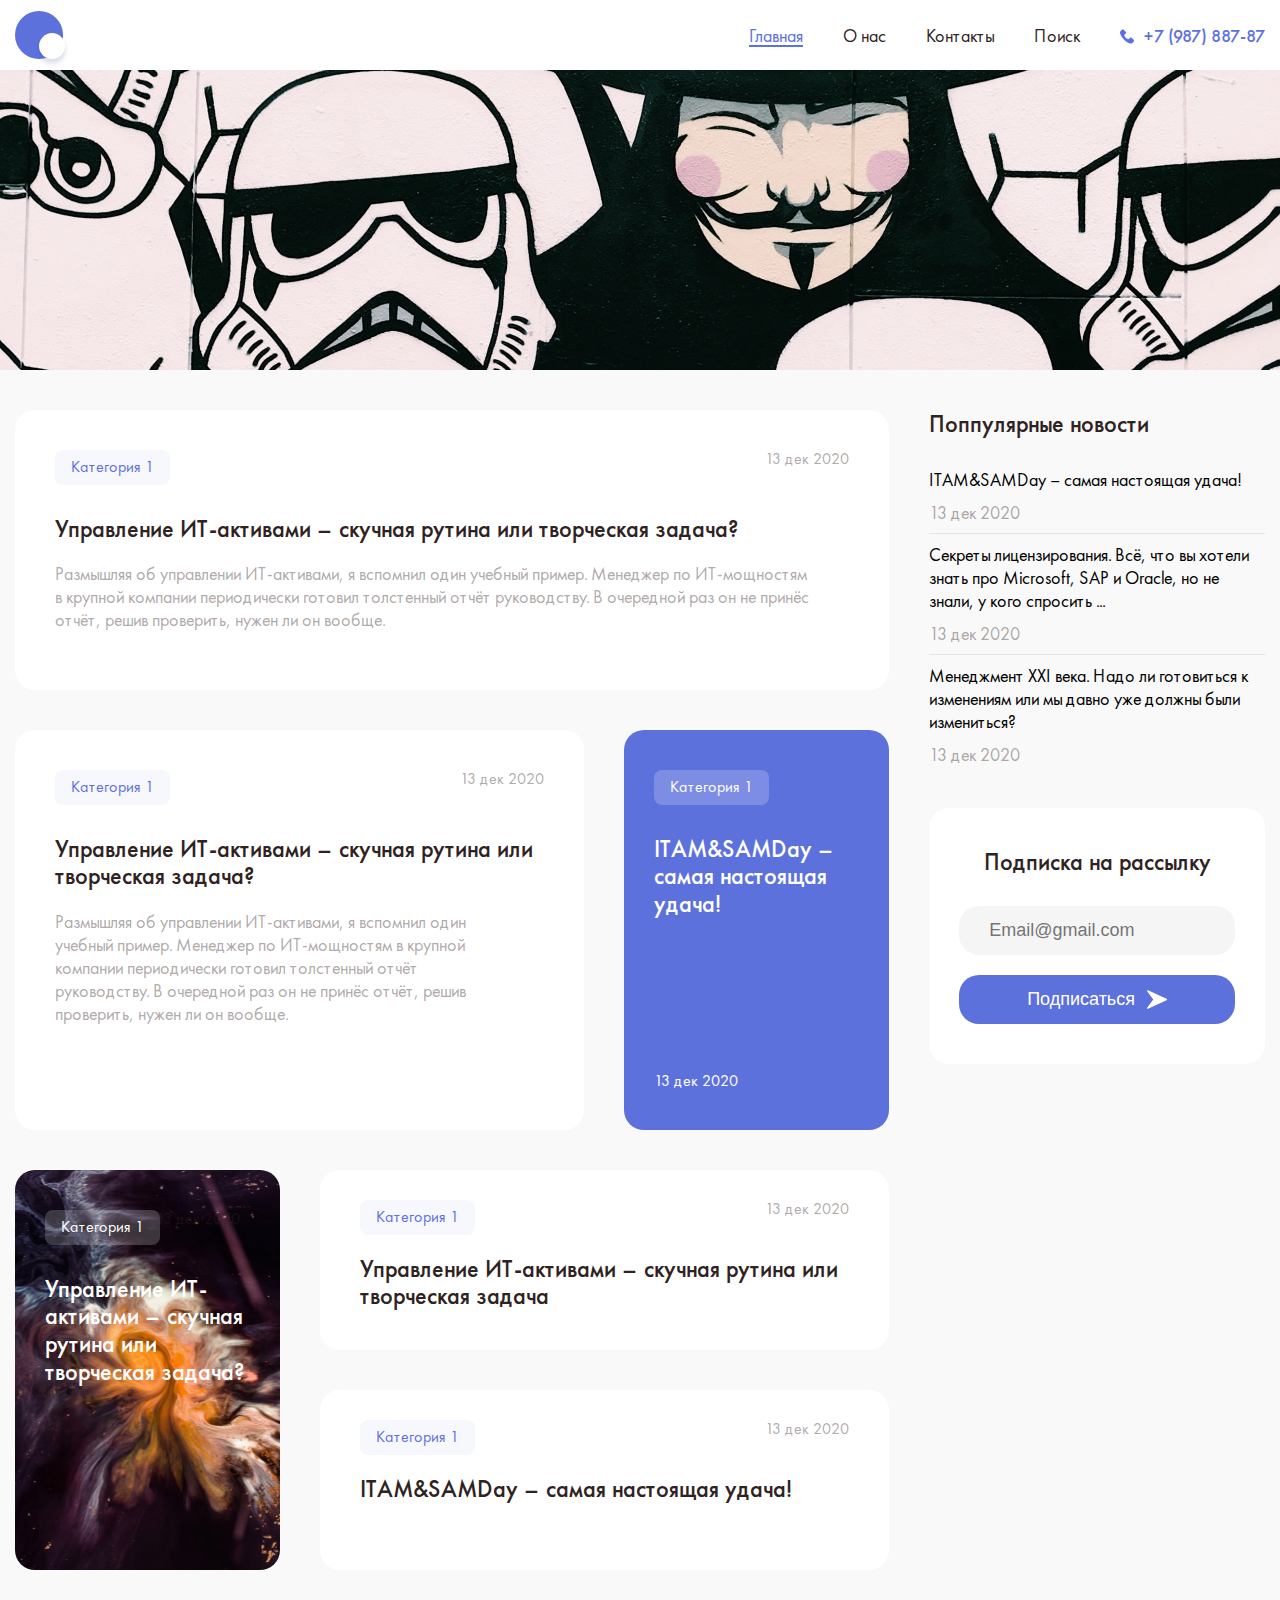
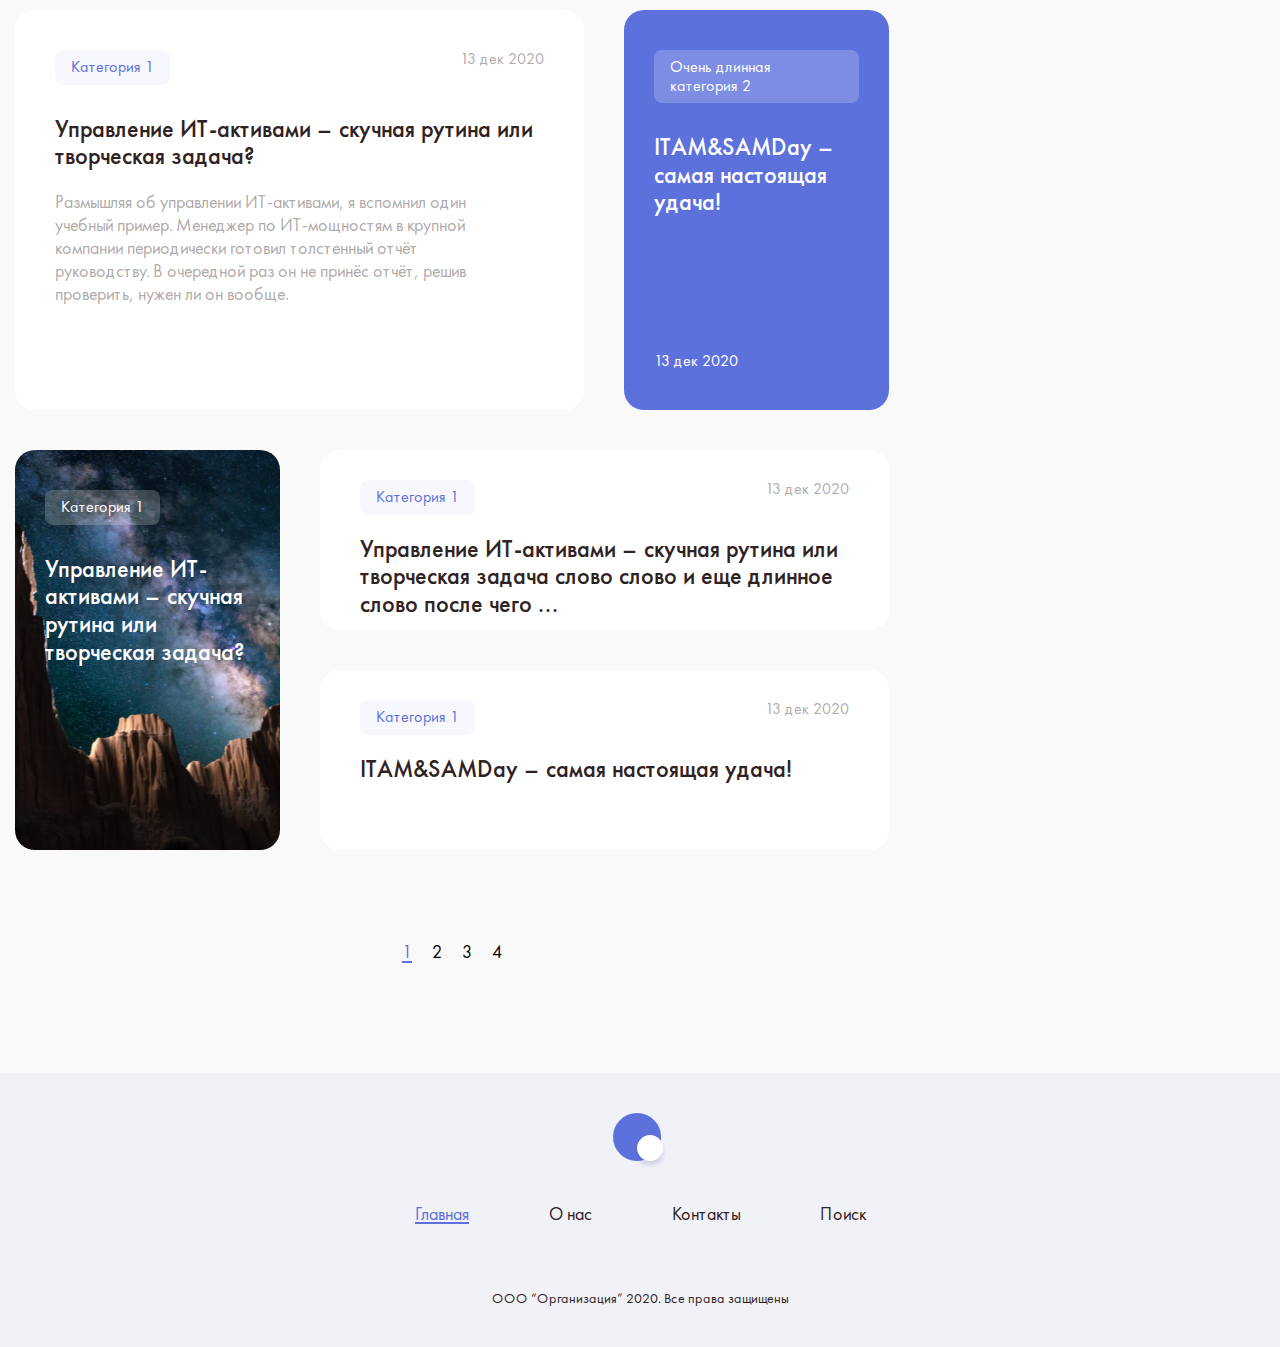
==== index.html @ 3b7d0233 "Add files via upload" ====
<!DOCTYPE html>
<html lang="ru">
<head>
    <meta charset="UTF-8">
    <meta name="viewport" content="width=device-width, initial-scale=1.0">
    <link rel="stylesheet" href="css/normalize.css">
    <link rel="stylesheet" href="css/style.css">
    <title>Главная | Блог </title>
</head>
<body>

  <header class="header">
    <div class="container header__container">
      <a href="#" class="logo header__logo"><img src="img/logo.svg" alt="логотип"></a>
      <div class="header__right">
        <nav class="nav header__nav">
          <ul class="nav__list list-reset">
            <li class="nav__item"><a class="nav__link nav__link--current">Главная</a></li>
            <li class="nav__item"><a href="#" class="nav__link">О нас</a></li>
            <li class="nav__item"><a href="#" class="nav__link">Контакты</a></li>
            <li class="nav__item"><a href="#" class="nav__link">Поиск</a></li>
          </ul>
        </nav>
        <a class="phone" href="tel:+798788787">+7 (987) 887-87</a>
      </div>
    </div>
  </header>

  <main class="main">
    <section class="banner">
      <h1 class="visually-hidden">Блог на тему...</h1>
    </section>

    <section class="content">
      <h2 class="visually-hidden">Статьи блога</h2>
      <div class="container content__container">
        <div class="posts">
          <article class="blog-post blog-post--main">
            <a href="#" class="blog-post__category">Категория 1</a>
            <h3 class="blog-post__title blog-title"><a href="#" class="blog-post__link">Управление ИТ-активами – скучная рутина или творческая задача?</a></h3>
            <p class="blog-post__descr">Размышляя об&nbsp;управлении ИТ-активами, я&nbsp;вспомнил один учебный пример. Менеджер по&nbsp;ИТ-мощностям в&nbsp;крупной компании периодически готовил толстенный отчёт руководству. В&nbsp;очередной раз он&nbsp;не&nbsp;принёс отчёт, решив проверить, нужен&nbsp;ли он&nbsp;вообще.</p>
            <time class="blog-post__date">13 дек 2020</time>
          </article>

          <ul class="post-grid list-reset">
            <li class="post-grid__item">
              <article class="blog-post">
                <a href="#" class="blog-post__category">Категория 1</a>
                <h3 class="blog-post__title blog-title"><a href="#" class="blog-post__link">Управление ИТ-активами – скучная рутина или творческая задача?</a></h3>
                <p class="blog-post__descr">Размышляя об&nbsp;управлении ИТ-активами, я&nbsp;вспомнил один учебный пример. Менеджер по&nbsp;ИТ-мощностям в&nbsp;крупной компании периодически готовил толстенный отчёт руководству. В&nbsp;очередной раз он&nbsp;не&nbsp;принёс отчёт, решив проверить, нужен&nbsp;ли он&nbsp;вообще.</p>
                <time class="blog-post__date">13 дек 2020</time>
              </article>
            </li>

            <li class="post-grid__item">
              <article class="blog-post">
                <a href="#" class="blog-post__category">Категория 1</a>
                <h3 class="blog-post__title blog-title"><a href="#" class="blog-post__link">ITAM&SAMDay – самая настоящая удача!</a></h3>
                <time class="blog-post__date">13 дек 2020</time>
              </article>
            </li>

            <li class="post-grid__item">
              <article class="blog-post" style="background-image: url(img/acticle-bg.jpg);">
                <a href="#" class="blog-post__category">Категория 1</a>
                <h3 class="blog-post__title blog-title"><a href="#" class="blog-post__link">Управление ИТ-активами – скучная рутина или творческая задача?</a></h3>
                <time class="blog-post__date">13 дек 2020</time>
              </article>
            </li>

            <li class="post-grid__item">
              <article class="blog-post">
                <a href="#" class="blog-post__category">Категория 1</a>
                <h3 class="blog-post__title blog-title"><a href="#" class="blog-post__link">Управление ИТ-активами – скучная рутина или творческая задача</a></h3>
                <time class="blog-post__date">13 дек 2020</time>
              </article>
            </li>

            <li class="post-grid__item">
              <article class="blog-post">
                <a href="#" class="blog-post__category">Категория 1</a>
                <h3 class="blog-post__title blog-title"><a href="#" class="blog-post__link">ITAM&SAMDay – самая настоящая удача!</a></h3>
                <time class="blog-post__date">13 дек 2020</time>
              </article>
            </li>

            <li class="post-grid__item">
              <article class="blog-post">
                <a href="#" class="blog-post__category">Категория 1</a>
                <h3 class="blog-post__title blog-title"><a href="#" class="blog-post__link">Управление ИТ-активами – скучная рутина или творческая задача?</a></h3>
                <p class="blog-post__descr">Размышляя об&nbsp;управлении ИТ-активами, я&nbsp;вспомнил один учебный пример. Менеджер по&nbsp;ИТ-мощностям в&nbsp;крупной компании периодически готовил толстенный отчёт руководству. В&nbsp;очередной раз он&nbsp;не&nbsp;принёс отчёт, решив проверить, нужен&nbsp;ли он&nbsp;вообще.</p>
                <time class="blog-post__date">13 дек 2020</time>
              </article>
            </li>

            <li class="post-grid__item">
              <article class="blog-post">
                <a href="#" class="blog-post__category">Очень длинная категория 2</a>
                <h3 class="blog-post__title blog-title"><a href="#" class="blog-post__link">ITAM&SAMDay – самая настоящая удача!</a></h3>
                <time class="blog-post__date">13 дек 2020</time>
              </article>
            </li>

            <li class="post-grid__item">
              <article class="blog-post" style="background-image: url(img/acticle-bg-2.jpg);">
                <a href="#" class="blog-post__category">Категория 1</a>
                <h3 class="blog-post__title blog-title"><a href="#" class="blog-post__link">Управление ИТ-активами – скучная рутина или творческая задача?</a></h3>
                <time class="blog-post__date">13 дек 2020</time>
              </article>
            </li>

            <li class="post-grid__item">
              <article class="blog-post">
                <a href="#" class="blog-post__category">Категория 1</a>
                <h3 class="blog-post__title blog-title"><a href="#" class="blog-post__link">Управление ИТ-активами – скучная рутина или творческая задача слово слово и еще длинное слово после чего ...</a></h3>
                <time class="blog-post__date">13 дек 2020</time>
              </article>
            </li>

            <li class="post-grid__item">
              <article class="blog-post">
                <a href="#" class="blog-post__category">Категория 1</a>
                <h3 class="blog-post__title blog-title"><a href="#" class="blog-post__link">ITAM&SAMDay – самая настоящая удача!</a></h3>
                <time class="blog-post__date">13 дек 2020</time>
              </article>
            </li>
          </ul>

          <ul class="pagination list-reset">
            <li class="pagination__item"><a class="pagination__link pagination__link--current">1</a></li>
            <li class="pagination__item"><a href="#" class="pagination__link">2</a></li>
            <li class="pagination__item"><a href="#" class="pagination__link">3</a></li>
            <li class="pagination__item"><a href="#" class="pagination__link">4</a></li>
          </ul>
        </div>

        <aside class="sidebar">
          <div class="popular-posts">
            <h3 class="popular-posts__title blog-title">Поппулярные новости</h3>
            <ul class="popular-posts__list list-reset">
              <li class="popular-posts__item">
                <article class="blog-post popular-posts--article">
                  <h3 class="blog-post__title"><a href="#" class="blog-post__link">ITAM&SAMDay – самая настоящая удача!</a></h3>
                  <time class="blog-post__date">13 дек 2020</time>
                </article>
              </li>

              <li class="popular-posts__item">
                <article class="blog-post popular-posts--article">
                  <h3 class="blog-post__title"><a href="#" class="blog-post__link">Секреты лицензирования. Всё, что вы хотели знать про Microsoft, SAP и Oracle, но не знали, у кого спросить ...</a></h3>
                  <time class="blog-post__date">13 дек 2020</time>
                </article>
              </li>

              <li class="popular-posts__item">
                <article class="blog-post popular-posts--article">
                  <h3 class="blog-post__title"><a href="#" class="blog-post__link">Менеджмент XXI века. Надо ли готовиться к изменениям или мы давно уже должны были измениться?</a></h3>
                  <time class="blog-post__date">13 дек 2020</time>
                </article>
              </li>
            </ul>
          </div>

          <div class="subscribe">
            <h3 class="subscribe__title blog-title">Подписка на рассылку</h3>
            <form action="#" class="subscribe__form sub-form">
              <input class="sub-form__input form-input" type="email" placeholder="Email@gmail.com">
              <button class="form-btn sub-form__btn btn-reset">
                <span>Подписаться</span>
                <svg width="20" height="21" viewBox="0 0 20 21" fill="none" xmlns="http://www.w3.org/2000/svg">
                  <g clip-path="url(#clip0)">
                    <path d="M19.5857 9.85046L1.01474 1.27924C0.719033 1.14496 0.366184 1.22496 0.160475 1.47924C-0.046663 1.73352 -0.0538057 2.09494 0.143332 2.35636L6.25033 10.499L0.143332 18.6417C-0.0538057 18.9031 -0.046663 19.2659 0.159046 19.5188C0.297614 19.6917 0.504752 19.7845 0.714747 19.7845C0.816173 19.7845 0.917599 19.7631 1.01331 19.7188L19.5843 11.1476C19.8386 11.0304 20 10.7776 20 10.499C20 10.2205 19.8386 9.9676 19.5857 9.85046Z" fill="white"/>
                  </g>
                  <defs>
                    <clipPath id="clip0">
                      <rect width="20" height="20" fill="white" transform="translate(0 0.5)"/>
                    </clipPath>
                  </defs>
                </svg>
              </button>
            </form>
          </div>
        </aside>
      </div>
    </section>
  </main>

  <footer class="footer">
    <div class="container footer__container">
      <a href="#" class="logo footer__logo"><img src="img/logo.svg" alt="логотип"></a>
      <nav class="nav footer__nav">
        <ul class="nav__list list-reset">
          <li class="nav__item"><a class="nav__link nav__link--current">Главная</a></li>
          <li class="nav__item"><a href="#" class="nav__link">О нас</a></li>
          <li class="nav__item"><a href="#" class="nav__link">Контакты</a></li>
          <li class="nav__item"><a href="#" class="nav__link">Поиск</a></li>
        </ul>
      </nav>
      <small class="footer__copy">ООО “Организация” 2020. Все права защищены</small>
    </div>
  </footer>

</body>
</html>
---- css/style.css ----
@font-face {
  font-family: 'FuturaPT';
  src: url('../fonts/FuturaPTBook.woff2') format('woff2'),
    url('../fonts/FuturaPTBook.woff') format('woff');
  font-display: swap;
  font-weight: 400;
  font-style: normal;
}

@font-face {
  font-family: 'FuturaPT';
  src: url('../fonts/FuturaPTMedium.woff2') format('woff2'),
    url('../fonts/FuturaPTMedium.woff') format('woff');
  font-display: swap;
  font-weight: 500;
  font-style: normal;
}

:root {
  --white-color: #fff;
  --black-color: #000;
  --lilac-color: #5d71dd;
  --dark-color: #2f2222;
  --grid-gap: 40px;
}


*,
*::after,
*::before {
  box-sizing: border-box;
}

body {
  overflow-anchor: none;
  padding: 0;
  background-color: #f9f9f9;
  font-family: 'FuturaPT', sans-serif;
}

.visually-hidden {
	position: absolute;
	clip: rect(1px 1px 1px 1px);
	clip: rect(1px, 1px, 1px, 1px);
	padding: 0;
	border: 0;
	height: 1px;
	width: 1px;
	overflow: hidden;
}

a {
  color: inherit;
  text-decoration: none;
  display: inline-block;
}

h1, h2, h3 {
  margin: 0;
}

img {
  max-width: 100%;
}

.list-reset {
  padding: 0;
  margin: 0;
  list-style: none;
}

.btn-reset {
  padding: 0;
  border: none;
  background-color: transparent;
  cursor: pointer;
}

.blog-title {
  font-weight: 500;
  font-size: 24px;
  color: var(--dark-color);
}

.container {
	max-width: 1430px;
	padding: 0 15px;
	margin: 0 auto;
}

.form-input {
  width: 100%;
  padding: 13px 32px 13px 30px;
  background-color: #f5f5f5;
  border-radius: 20px;
  border: none;
  font-family: 'Futura PT', sans-serif;
  font-size: 18px;
  line-height: 23px;
  font-weight: 400;
  color: rgba(47, 34, 34, 0.4);
}

.form-btn {
  display: flex;
  align-items: center;
  justify-content: center;
  width: 100%;
  padding: 13px 68px;
  background: var(--lilac-color);
  font-family: 'Futura PT', sans-serif;
  font-weight: 400;
  font-size: 18px;
  line-height: 23px;
  color: var(--white-color);
  border-radius: 20px;
}

.form-btn span{
  margin-right: 12px;
}

/* === header === */

.header {
  padding-top: 6px;
  padding-bottom: 4px;
  background-color: var(--white-color);
}

.header__container {
  display: flex;
  justify-content: space-between;
  align-items: center;
}

.header__logo {
  transform: translateY(5px);
}

.header__right {
  display: flex;
  align-items: center;
}

.header__nav {
  margin-right: var(--grid-gap);
}

.nav__list {
  display: flex;
  align-items: center;
}

.nav__link {
  position: relative;
  font-size: 18px;
  color: var(--dark-color);
}

.nav__link--current {
  color: var(--lilac-color);
}

.nav__link--current::after,
.pagination__link--current::after {
  content: '';
  position: absolute;
  left: 0;
  bottom: 0;
  width: 100%;
  height: 2px;
  background-color: currentColor;
}

.nav__item:not(:last-child) {
  margin-right: var(--grid-gap);
}

.phone {
  font-weight: 500;
  font-size: 18px;
  color: var(--lilac-color);
  background-image: url(../img/tel.svg);
  background-repeat: no-repeat;
  background-position: left center;
  padding-left: 24px;
}

.banner {
  height: 300px;
  background-image: url(../img/banner.jpg);
  background-repeat: no-repeat;
  background-position: center;
  background-size: cover;
}

/* === posts === */

.content {
  padding-top: var(--grid-gap);
  padding-bottom: 110px;
}

.content__container {
  display: grid;
  grid-template-columns: repeat(4, 1fr);
  gap: var(--grid-gap);
}

.posts {
  grid-column: 3 span;
}

.post-grid {
  margin-bottom: 90px;
  display: grid;
  grid-template-columns: repeat(3, 1fr);
  grid-template-rows: repeat(8, 180px);
  gap: var(--grid-gap);
}

.blog-post {
  position: relative;
  width: 100%;
  height: 100%;
  padding: var(--grid-gap);
  background-color: var(--white-color);
  border-radius: 20px;
  background-repeat: no-repeat;
  background-position: center;
  background-size: cover;
  transition: box-shadow .3s ease-in-out, background .3s ease-in-out;
}

.blog-post__category {
  position: relative;
  z-index: 5;
  padding: 8px 16px;
  margin-bottom: 30px;
  background-color: #f7f8fd;
  border-radius: 8px;
  font-size: 16px;
  color: var(--lilac-color);
}

.blog-post__title {
  margin-bottom: 20px;
}

.blog-post__link::before {
  content: '';
  position: absolute;
  left: 0;
  right: 0;
  top: 0;
  bottom: 0;
}

.blog-post__descr {
  margin: 0;
  padding-right: var(--grid-gap);
  font-size: 18px;
  line-height: 23px;
  color: rgba(47, 34, 34, 0.4);
}

.blog-post__date {
  position: absolute;
  right: var(--grid-gap);
  top: var(--grid-gap);
  font-size: 16px;
  color: rgba(47, 34, 34, 0.4);
}


.blog-post--main {
  height: 280px;
  margin-bottom: var(--grid-gap);
}

.post-grid__item:nth-child(5n+1) {
  grid-column: 2 span;
  grid-row: 2 span;
}

.post-grid__item:nth-child(5n+2) {
  grid-row: 2 span;
}

.post-grid__item:nth-child(5n+3) {
  grid-row: 2 span;
}

.post-grid__item:nth-child(5n+4) {
  grid-column: 2 span;
}

.post-grid__item:nth-child(5n+5) {
  grid-column: 2 span;
}

.post-grid__item:nth-child(5n+2) .blog-post {
  background: var(--lilac-color);
}

.post-grid__item:nth-child(5n+2) .blog-post,
.post-grid__item:nth-child(5n+3) .blog-post {
  padding-left: 30px;
  padding-right: 30px;
}

.post-grid__item:nth-child(5n+4) .blog-post,
.post-grid__item:nth-child(5n+5) .blog-post {
  padding-top: 30px;
  padding-bottom: 30px;
}

.post-grid__item:nth-child(5n+2) .blog-post__category {
  background-color: #7D8DE4;
  color: var(--white-color);
}

.post-grid__item:nth-child(5n+3) .blog-post__category {
  background-color: rgba(255, 255, 255, 0.2);
  color: var(--white-color);
}

.post-grid__item:nth-child(5n+4) .blog-post__category,
.post-grid__item:nth-child(5n+5) .blog-post__category {
  margin-bottom: 20px;
}

.post-grid__item:nth-child(5n+2) .blog-post__title,
.post-grid__item:nth-child(5n+3) .blog-post__title {
  color: var(--white-color);
}

.post-grid__item:nth-child(5n+2) .blog-post__descr,
.post-grid__item:nth-child(5n+3) .blog-post__descr,
.post-grid__item:nth-child(5n+4) .blog-post__descr,
.post-grid__item:nth-child(5n+5) .blog-post__descr {
  display: none;
}

.post-grid__item:nth-child(5n+2) .blog-post__date,
.post-grid__item:nth-child(5n+2) .blog-post__date {
  top: auto;
  right: auto;
  bottom: var(--grid-gap);
  color: var(--white-color);
}

.post-grid__item:nth-child(5n+4) .blog-post__date,
.post-grid__item:nth-child(5n+5) .blog-post__date {
  top: 30px;
}

.pagination {
  display: flex;
  align-items: center;
  justify-content: center;
}

.pagination__item:not(:last-child) {
  margin-right: 20px;
}

.pagination__link {
  position: relative;
  font-size: 18px;
  line-height: 23px;
  color: var(--black-color);
}

.pagination__link--current {
  color: var(--lilac-color);
}

.popular-posts {
  margin-bottom: 32px;
}

.popular-posts__title {
  margin-bottom: 21px;
}

.popular-posts--article .blog-post__title {
  margin-bottom: 10px;
  font-weight: 400;
  font-size: 18px;
  line-height: 23px;
}

.popular-posts--article .blog-post__date {
  position: initial;
  font-size: 18px;
  line-height: 23px;
}

.popular-posts__item:last-child .popular-posts--article {
  border-bottom: 1px solid transparent;
}

.popular-posts--article {
  padding: 0;
  padding-bottom: 9px;
  padding-top: 9px;
  background-color: transparent;
  border-bottom: 1px solid #e5e4e4;
  border-radius: 0;
}

.subscribe {
  padding: var(--grid-gap) 0;
  /* padding: var(--grid-gap) 30px; */
  background: var(--white-color);
  border-radius: 20px;
}

.subscribe__title {
  text-align: center;
  margin-bottom: 30px;
}

.sub-form {
  /* display: flex;
  flex-direction: column; */
  padding-left: 30px;
  padding-right: 30px;
}

.sub-form__input {
  margin-bottom: 20px;
}

/* === footer === */

.footer {
  padding-top: var(--grid-gap);
  padding-bottom: var(--grid-gap);
  background-color: #f1f2f8;
}

.footer__container {
  display: flex;
  flex-direction: column;
  align-items: center;
}

.footer__logo {
  margin-bottom: 30px;
}

.footer__nav {
  margin-bottom: 65px;
}

.footer__nav .nav__item:not(:last-child) {
  margin-right: 80px;
}

.footer__copy {
  font-size: 14px;
  line-height: 18px;
  color: var(--dark-color);
}

/* .blog-post:hover {
  background: var(--white-color) !important;
  box-shadow: 4px 8px 40px rgba(8, 24, 111, 0.2) !important;
} */
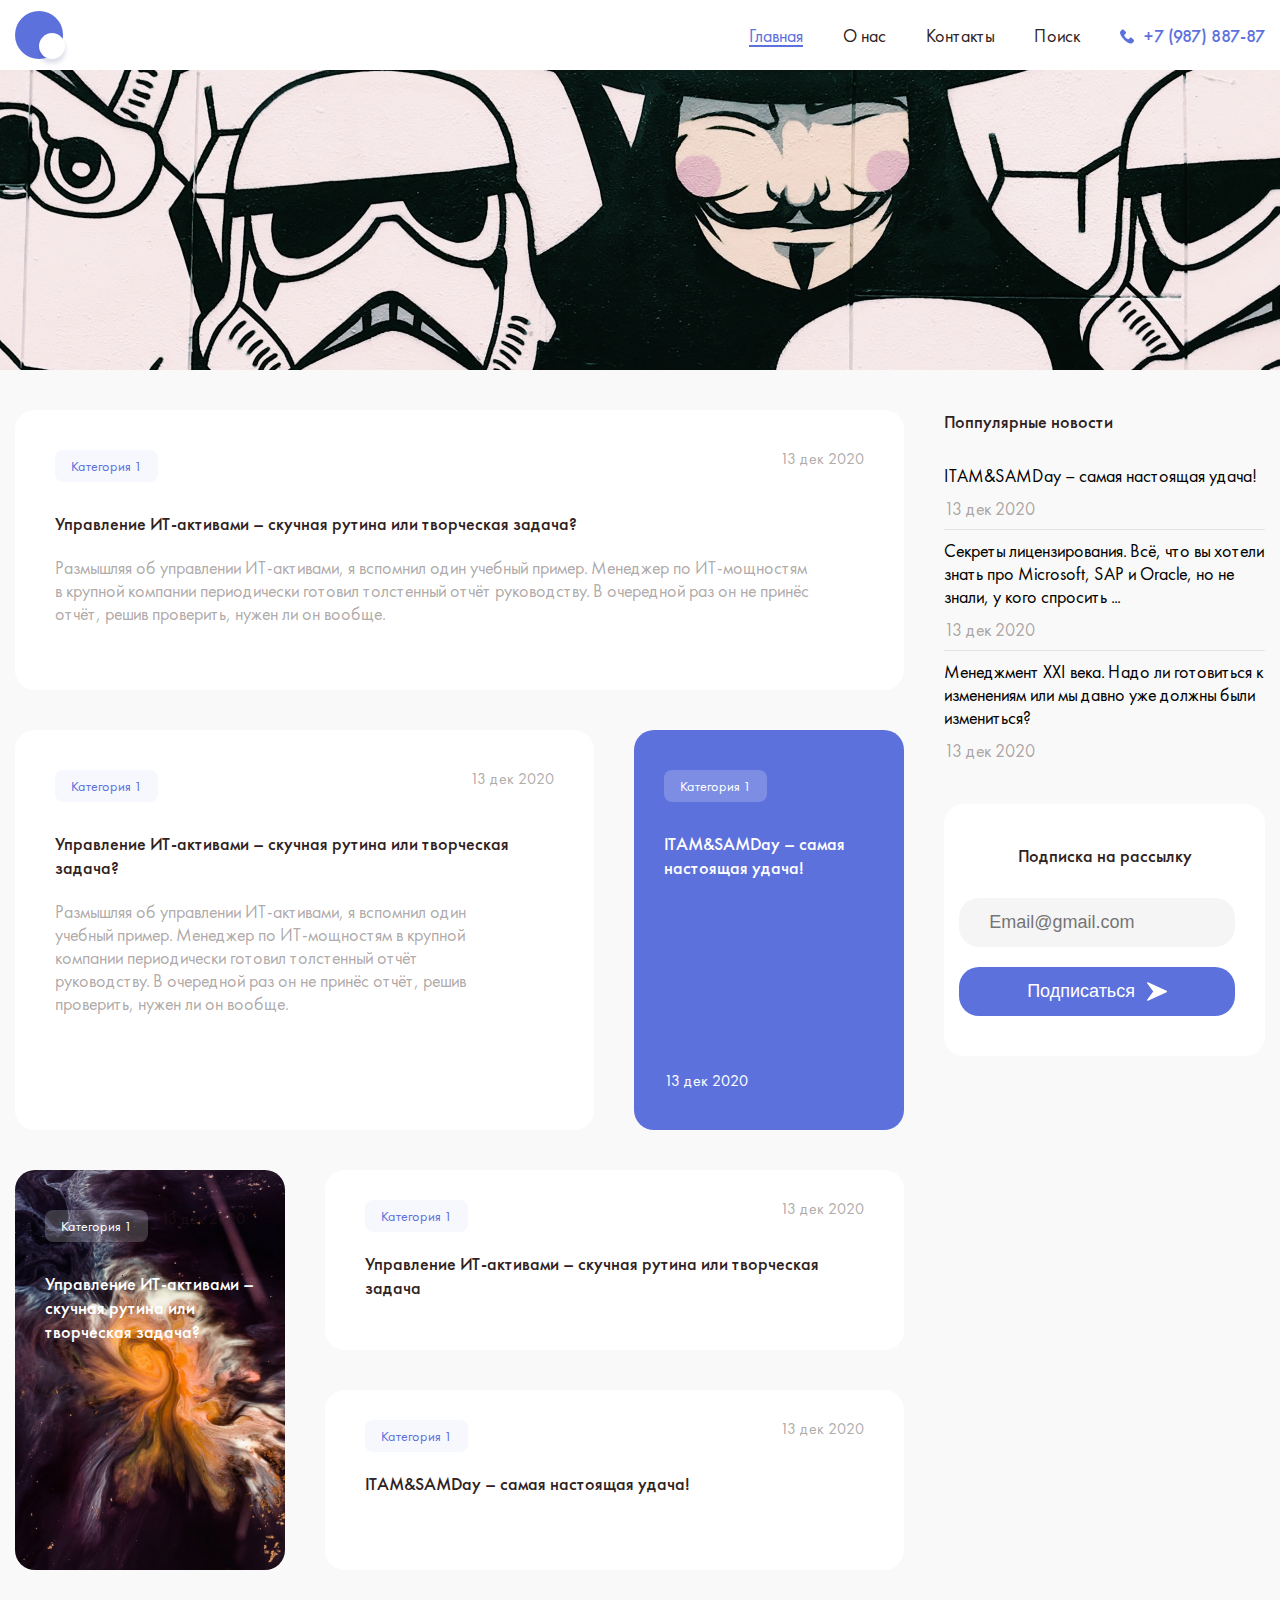
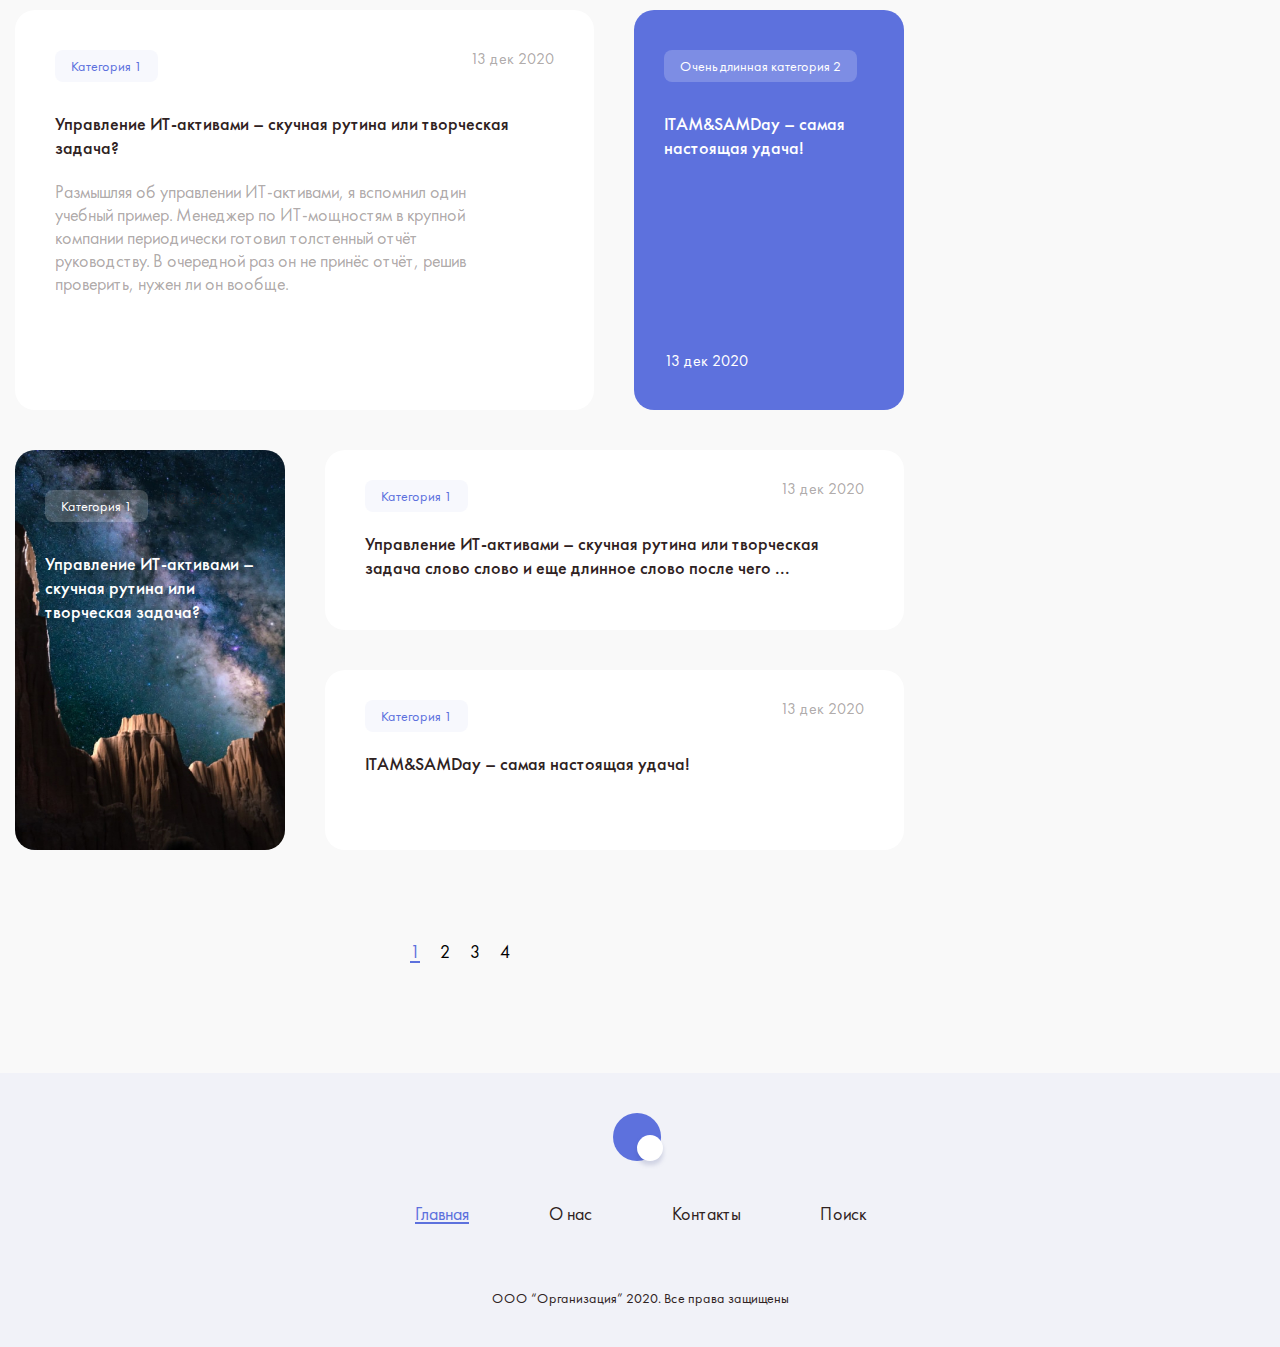
==== commit cf8ffa00: "Add files via upload" ====
--- a/index.html
+++ b/index.html
@@ -3,8 +3,10 @@
 <head>
     <meta charset="UTF-8">
     <meta name="viewport" content="width=device-width, initial-scale=1.0">
+    <script defer src="js/script.js"></script>
     <link rel="stylesheet" href="css/normalize.css">
     <link rel="stylesheet" href="css/style.css">
+    <link rel="stylesheet" href="css/media.css">
     <title>Главная | Блог </title>
 </head>
 <body>
@@ -18,11 +20,29 @@
             <li class="nav__item"><a class="nav__link nav__link--current">Главная</a></li>
             <li class="nav__item"><a href="#" class="nav__link">О нас</a></li>
             <li class="nav__item"><a href="#" class="nav__link">Контакты</a></li>
-            <li class="nav__item"><a href="#" class="nav__link">Поиск</a></li>
+            <li class="nav__item"><a href="#" class="nav__link search-link">Поиск</a></li>
           </ul>
         </nav>
         <a class="phone" href="tel:+798788787">+7 (987) 887-87</a>
       </div>
+    </div>
+
+    <div class="header-search">
+      <button class="header-search__close btn-reset">
+        <svg width="10" height="10" viewBox="0 0 10 10" fill="none" xmlns="http://www.w3.org/2000/svg">
+          <path d="M0.141602 0.834488C-0.0458984 0.646988 -0.0458984 0.334925 0.141602 0.140869C0.335657 -0.0466309 0.641164 -0.0466309 0.83522 0.140869L4.99737 4.31001L9.16651 0.140869C9.35401 -0.0466309 9.66608 -0.0466309 9.85314 0.140869C10.0472 0.334925 10.0472 0.647425 9.85314 0.834488L5.69099 4.99708L9.85314 9.16622C10.0472 9.35372 10.0472 9.66578 9.85314 9.85984C9.66564 10.0473 9.35358 10.0473 9.16651 9.85984L4.99737 5.69069L0.83522 9.85984C0.641164 10.0473 0.335657 10.0473 0.141602 9.85984C-0.0458984 9.66578 -0.0458984 9.35328 0.141602 9.16622L4.30375 4.99708L0.141602 0.834488Z" fill="#2F2222"/>
+        </svg>
+      </button>
+
+      <form action="#" class="header-search__form">
+        <input type="search" class="header-search__input form-input" placeholder="Введите что-нибудь...">
+        <button class="form-btn header-search__btn btn-reset">
+          <span>Найти</span>
+          <svg width="20" height="20" viewBox="0 0 20 20" fill="none" xmlns="http://www.w3.org/2000/svg">
+            <path d="M19.8779 18.6996L14.0681 12.8897C15.17 11.5293 15.8334 9.79975 15.8334 7.9167C15.8334 3.55145 12.2819 0 7.91666 0C3.55141 0 0 3.55145 0 7.9167C0 12.2819 3.55145 15.8334 7.9167 15.8334C9.79975 15.8334 11.5293 15.17 12.8897 14.0681L18.6996 19.878C18.8623 20.0407 19.1261 20.0407 19.2889 19.878L19.878 19.2888C20.0407 19.1261 20.0407 18.8623 19.8779 18.6996ZM7.9167 14.1667C4.47024 14.1667 1.66668 11.3631 1.66668 7.9167C1.66668 4.47024 4.47024 1.66668 7.9167 1.66668C11.3631 1.66668 14.1667 4.47024 14.1667 7.9167C14.1667 11.3631 11.3631 14.1667 7.9167 14.1667Z" fill="white"/>
+          </svg>
+        </button>
+      </form>
     </div>
   </header>
 
@@ -193,7 +213,7 @@
           <li class="nav__item"><a class="nav__link nav__link--current">Главная</a></li>
           <li class="nav__item"><a href="#" class="nav__link">О нас</a></li>
           <li class="nav__item"><a href="#" class="nav__link">Контакты</a></li>
-          <li class="nav__item"><a href="#" class="nav__link">Поиск</a></li>
+          <li class="nav__item"><a href="#" class="nav__link search-link">Поиск</a></li>
         </ul>
       </nav>
       <small class="footer__copy">ООО “Организация” 2020. Все права защищены</small>
--- a/css/style.css
+++ b/css/style.css
@@ -123,6 +123,7 @@
 /* === header === */
 
 .header {
+  position: relative;
   padding-top: 6px;
   padding-bottom: 4px;
   background-color: var(--white-color);
@@ -466,11 +467,42 @@
   color: var(--dark-color);
 }
 
-/* .blog-post:hover {
-  background: var(--white-color) !important;
-  box-shadow: 4px 8px 40px rgba(8, 24, 111, 0.2) !important;
-} */
-
-
-
-
+.header-search {
+  display: none;
+  position: absolute;
+  padding: 25px 40px;
+  top: calc(100% + 80px);
+  left: 50%;
+  transform: translateX(-50%);
+  max-width: 1040px;
+  background-color: var(--white-color);
+  border-radius: 20px;
+  width: 100%;
+}
+
+.header-search__form {
+  display: flex;
+  align-items: center;
+}
+
+.header-search__input {
+  margin-right: 20px;
+}
+
+.header-search__btn {
+  width: 196px;
+  padding: 13px 55px
+}
+
+.header-search__close {
+  position: absolute;
+  top: -20px;
+  right: -20px;
+}
+
+.header-search__close svg {
+  width: 20px;
+  height: 20px;
+}
+
+
--- a/css/media.css
+++ b/css/media.css
@@ -0,0 +1,160 @@
+@media (max-width: 1366px) {
+  .blog-title {
+    font-size: 18px;
+    line-height: 24px;
+  }
+
+  .blog-post__category {
+    font-size: 14px;
+  }
+
+  .sub-form {
+    padding-left: 15px;
+    padding-right: 30px;
+  }
+}
+
+@media (max-width: 1024px) {
+  .content__container {
+    display: block;
+  }
+
+  .posts {
+    margin-bottom: 50px;
+  }
+
+  .popular-posts__list {
+    display: flex;
+    justify-content: space-between;
+  }
+
+  .popular-posts__item {
+    flex-grow: 1;
+    max-width: 30%;
+  }
+
+  .popular-posts--article {
+    border-bottom: 1px solid transparent;
+  }
+
+  .sub-form {
+    padding: 0 20%;
+    display: flex;
+    align-items: center;
+  }
+
+  .sub-form__input {
+    margin-bottom: 0;
+    margin-right: 20px;
+  }
+
+  .form-btn {
+    padding: 13px 0px;
+  }
+
+  .contacts {
+    padding: 70px 0;
+  }
+
+  .contacts__left {
+    padding-left: 0;
+  }
+
+  .contacts__right {
+    padding-right: 0;
+  }
+
+  .post-content__container {
+    display: block;
+  }
+
+  .post img {
+    margin-bottom: 0;
+  }
+
+  .post-wrapper {
+    margin-bottom: 50px;
+  }
+
+}
+
+@media (max-width: 767px) {
+  :root {
+    --grid-gap: 30px;
+  }
+
+  .nav {
+    display: none;
+  }
+
+  .blog-post--main {
+    height: auto;
+  }
+
+  .post-grid {
+    display: block;
+  }
+
+  .post-grid__item:not(:last-child) {
+    margin-bottom: var(--grid-gap);
+  }
+
+  .popular-posts__list {
+    display: block;
+  }
+
+  .popular-posts__item {
+    max-width: none;
+  }
+
+  .sub-form {
+    display: block;
+    padding: 0 5%;
+  }
+
+  .sub-form__input {
+    margin-bottom: 20px;
+  }
+
+  .contacts__container {
+    display: block;
+  }
+
+  .contacts__left {
+    margin-bottom: var(--grid-gap);
+    width: 100%;
+  }
+
+  .contacts__right {
+    width: 100%;
+  }
+
+  .post {
+    max-width: 100%
+  }
+}
+
+@media (max-width: 567px) {
+  .contacts-form-wrapper {
+    padding: var(--grid-gap);
+  }
+
+  .post-links {
+    flex-direction: column;
+    align-items: center;
+  }
+
+  .post-links__link--prev {
+    margin-bottom: var(--grid-gap);
+  }
+
+  .not-found {
+    padding: 40px 0;
+}
+}
+
+
+
+
+
+
